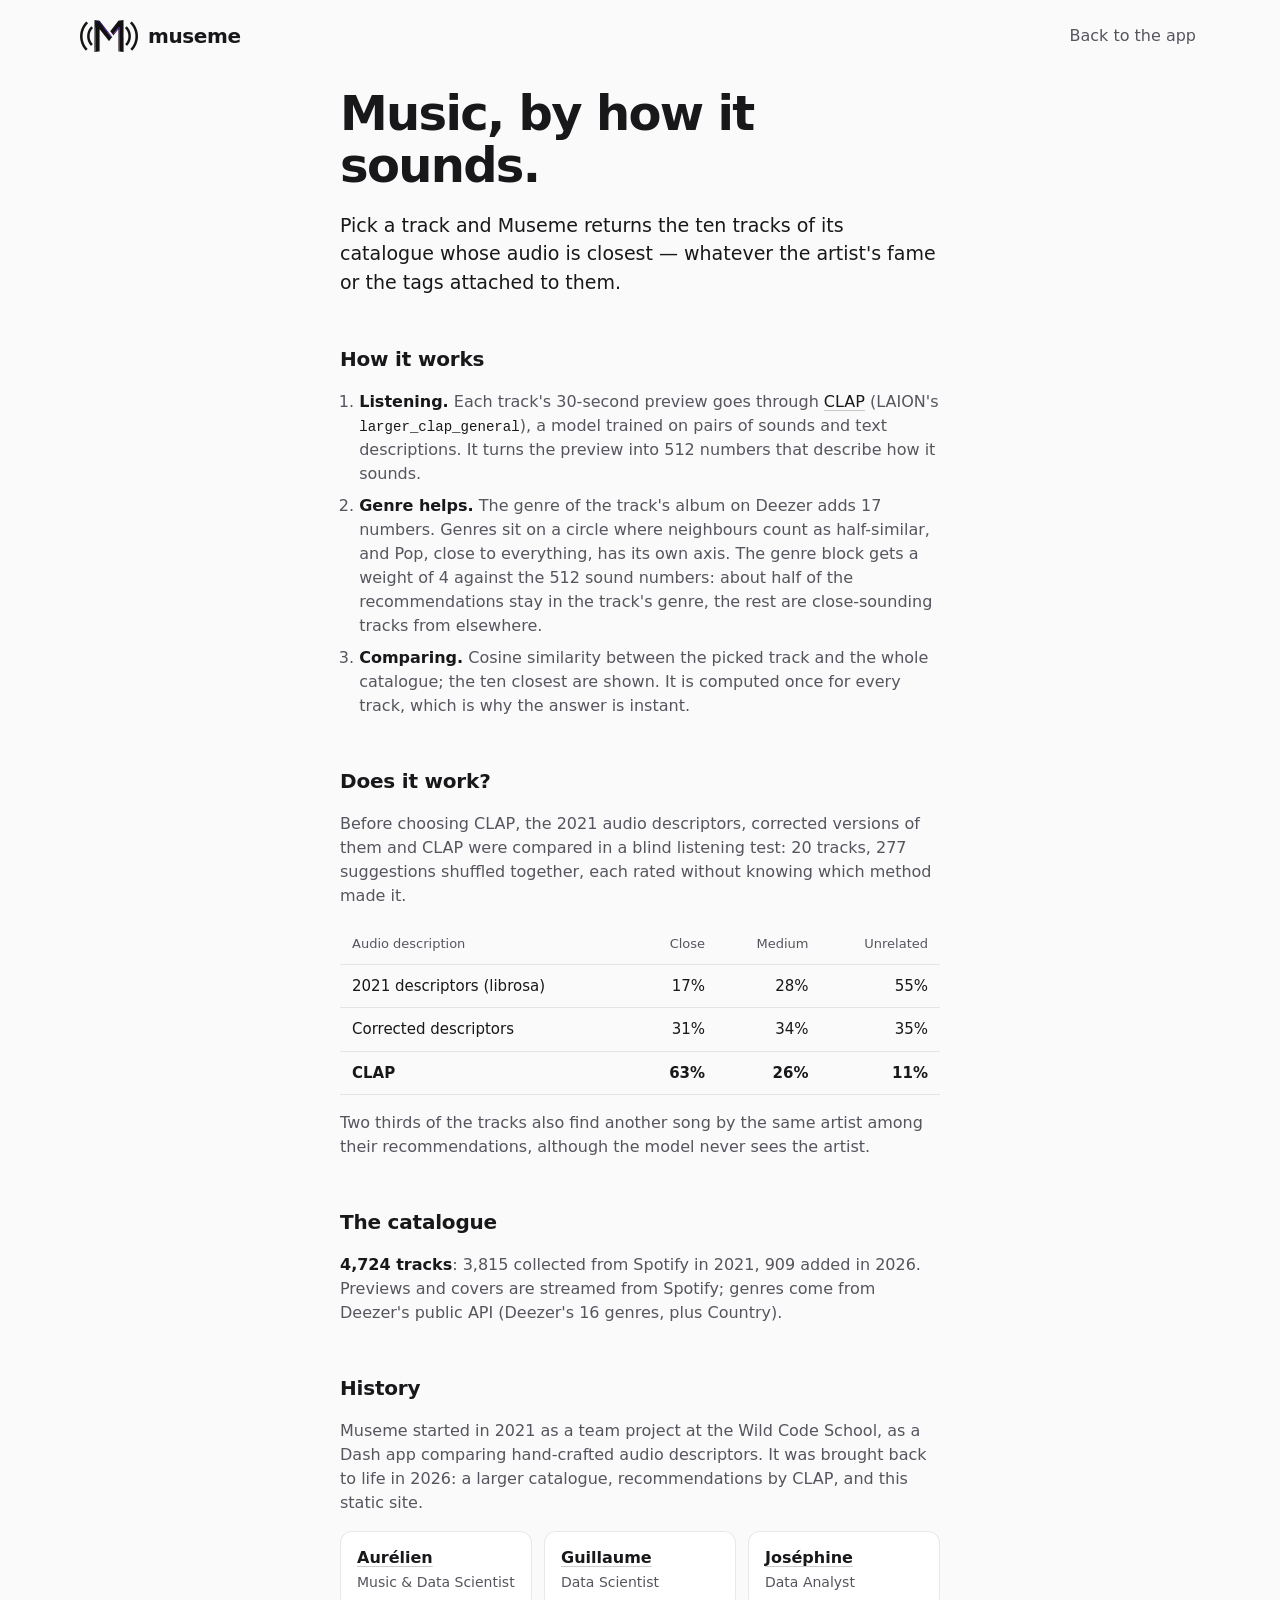
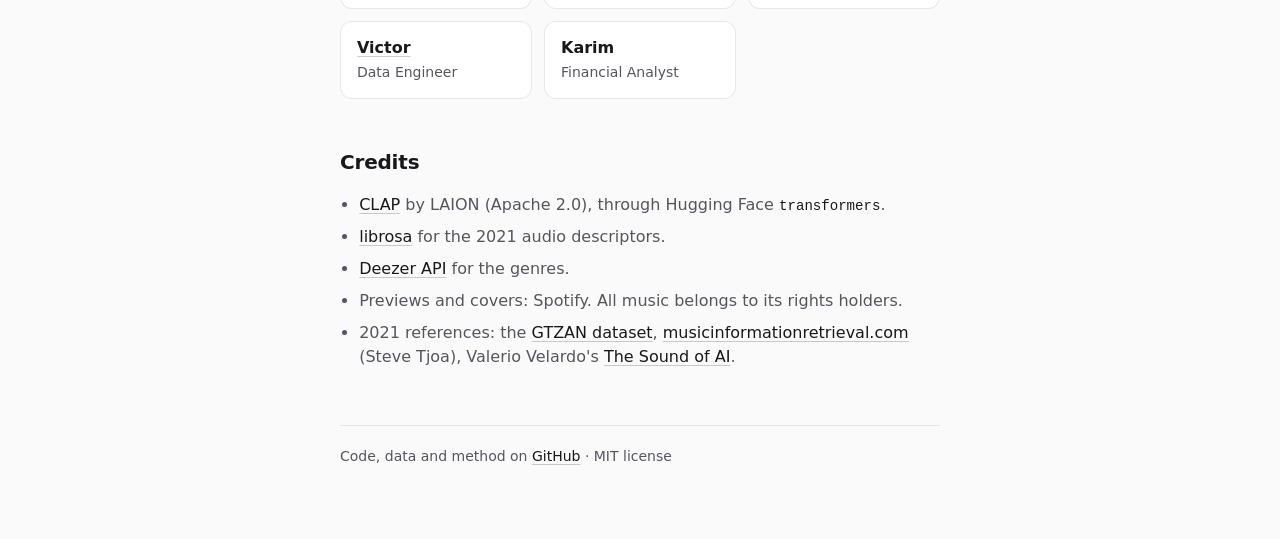
==== web/about.html @ a136fd3e "Site statique : recommandations precalculees, recherche unique, lecteur en bas L'app Dash sur Render" ====
<!doctype html>
<html lang="en">
<head>
  <meta charset="utf-8">
  <meta name="viewport" content="width=device-width, initial-scale=1, viewport-fit=cover">
  <title>About — Museme</title>
  <meta name="description" content="How Museme recommends music by sound: CLAP audio embeddings, Deezer genres, cosine similarity.">
  <meta name="color-scheme" content="dark light">
  <meta name="theme-color" content="#0e0e10" media="(prefers-color-scheme: dark)">
  <meta name="theme-color" content="#fafafa" media="(prefers-color-scheme: light)">
  <link rel="icon" href="favicon.ico" sizes="any">
  <link rel="apple-touch-icon" href="img/apple-touch-icon.png">
  <link rel="stylesheet" href="style.css">
</head>
<body>
  <header class="top">
    <a class="brand" href="./">
      <picture>
        <source srcset="img/logo-black.png" media="(prefers-color-scheme: light)">
        <img src="img/logo-white.png" alt="" width="58" height="32">
      </picture>
      <span>museme</span>
    </a>
    <nav><a href="./">Back to the app</a></nav>
  </header>

  <main class="prose">
    <h1>Music, by how it sounds.</h1>
    <p class="lead">Pick a track and Museme returns the ten tracks of its catalogue whose audio
      is closest — whatever the artist's fame or the tags attached to them.</p>

    <h2>How it works</h2>
    <ol>
      <li><strong>Listening.</strong> Each track's 30-second preview goes through
        <a href="https://github.com/LAION-AI/CLAP">CLAP</a> (LAION's <code>larger_clap_general</code>),
        a model trained on pairs of sounds and text descriptions. It turns the preview into
        512 numbers that describe how it sounds.</li>
      <li><strong>Genre helps.</strong> The genre of the track's album on Deezer adds 17 numbers.
        Genres sit on a circle where neighbours count as half-similar, and Pop, close to
        everything, has its own axis. The genre block gets a weight of 4 against the 512
        sound numbers: about half of the recommendations stay in the track's genre, the rest
        are close-sounding tracks from elsewhere.</li>
      <li><strong>Comparing.</strong> Cosine similarity between the picked track and the whole
        catalogue; the ten closest are shown. It is computed once for every track, which is
        why the answer is instant.</li>
    </ol>

    <h2>Does it work?</h2>
    <p>Before choosing CLAP, the 2021 audio descriptors, corrected versions of them and CLAP
      were compared in a blind listening test: 20 tracks, 277 suggestions shuffled together,
      each rated without knowing which method made it.</p>
    <div class="table-wrap">
      <table>
        <thead>
          <tr><th>Audio description</th><th>Close</th><th>Medium</th><th>Unrelated</th></tr>
        </thead>
        <tbody>
          <tr><td>2021 descriptors (librosa)</td><td>17%</td><td>28%</td><td>55%</td></tr>
          <tr><td>Corrected descriptors</td><td>31%</td><td>34%</td><td>35%</td></tr>
          <tr class="best"><td>CLAP</td><td>63%</td><td>26%</td><td>11%</td></tr>
        </tbody>
      </table>
    </div>
    <p>Two thirds of the tracks also find another song by the same artist among their
      recommendations, although the model never sees the artist.</p>

    <h2>The catalogue</h2>
    <p><strong>4,724 tracks</strong>: 3,815 collected from Spotify in 2021, 909 added in 2026.
      Previews and covers are streamed from Spotify; genres come from Deezer's public API
      (Deezer's 16 genres, plus Country).</p>

    <h2>History</h2>
    <p>Museme started in 2021 as a team project at the Wild Code School, as a Dash app
      comparing hand-crafted audio descriptors. It was brought back to life in 2026: a larger
      catalogue, recommendations by CLAP, and this static site.</p>
    <ul class="team">
      <li><b><a href="https://www.linkedin.com/in/aur%C3%A9lien-choron-390503201/">Aurélien</a></b><span>Music &amp; Data Scientist</span></li>
      <li><b><a href="https://www.linkedin.com/in/guillaume-decroix-76724ab1/">Guillaume</a></b><span>Data Scientist</span></li>
      <li><b><a href="https://www.linkedin.com/in/jos%C3%A9phine-foy-39aa0b182/">Joséphine</a></b><span>Data Analyst</span></li>
      <li><b><a href="https://www.linkedin.com/in/victorandouard/">Victor</a></b><span>Data Engineer</span></li>
      <li><b>Karim</b><span>Financial Analyst</span></li>
    </ul>

    <h2>Credits</h2>
    <ul>
      <li><a href="https://github.com/LAION-AI/CLAP">CLAP</a> by LAION (Apache 2.0), through Hugging Face <code>transformers</code>.</li>
      <li><a href="https://librosa.org">librosa</a> for the 2021 audio descriptors.</li>
      <li><a href="https://developers.deezer.com/api">Deezer API</a> for the genres.</li>
      <li>Previews and covers: Spotify. All music belongs to its rights holders.</li>
      <li>2021 references: the <a href="https://www.kaggle.com/datasets/andradaolteanu/gtzan-dataset-music-genre-classification">GTZAN dataset</a>,
        <a href="https://musicinformationretrieval.com/">musicinformationretrieval.com</a> (Steve Tjoa),
        Valerio Velardo's <a href="https://www.youtube.com/channel/UCZPFjMe1uRSirmSpznqvJfQ">The Sound of AI</a>.</li>
    </ul>

    <footer>
      Code, data and method on <a href="https://github.com/Aurelien-Choron/museme">GitHub</a> · MIT license
    </footer>
  </main>
</body>
</html>
---- web/style.css ----
/* Museme : une feuille pour les deux pages (index.html, about.html).
   Theme sombre par defaut, clair si l'appareil est regle en clair.
   Paliers : moins de 600 px (une colonne), 600-899 px, 900 px et plus. */

:root {
  color-scheme: dark;
  --bg: #0e0e10;
  --surface: #17171a;
  --surface-2: #232328;
  --hover: rgba(255, 255, 255, .06);
  --line: rgba(255, 255, 255, .09);
  --line-strong: rgba(255, 255, 255, .22);
  --text: #f4f4f5;
  --muted: #a1a1aa;
  --accent: #a78bfa;
  --accent-2: #fb923c;
  --on-accent: #0e0e10;
  --shadow: 0 18px 50px -18px rgba(0, 0, 0, .7);
  --bar-h: 76px;
  --gutter: clamp(16px, 4vw, 40px);
  --max: 1200px;
  --font: ui-sans-serif, system-ui, -apple-system, "Segoe UI Variable Text", "Segoe UI", Roboto, "Helvetica Neue", Arial, sans-serif;
}

@media (prefers-color-scheme: light) {
  :root {
    color-scheme: light;
    --bg: #fafafa;
    --surface: #ffffff;
    --surface-2: #ececef;
    --hover: rgba(0, 0, 0, .045);
    --line: rgba(0, 0, 0, .09);
    --line-strong: rgba(0, 0, 0, .2);
    --text: #18181b;
    --muted: #55555e;
    --accent: #7c3aed;
    --accent-2: #ea580c;
    --on-accent: #ffffff;
    --shadow: 0 18px 50px -22px rgba(0, 0, 0, .35);
  }
}

*, *::before, *::after { box-sizing: border-box; }

html { -webkit-text-size-adjust: 100%; }

body {
  margin: 0;
  min-height: 100vh;
  background: var(--bg);
  color: var(--text);
  font: 400 16px/1.5 var(--font);
  -webkit-font-smoothing: antialiased;
  overflow-x: hidden;
}

/* La barre de lecture est fixe : la page garde sa hauteur en bas pour que la
   derniere recommandation ne passe jamais dessous. */
body.has-player { padding-bottom: calc(var(--bar-h) + env(safe-area-inset-bottom)); }

img { display: block; max-width: 100%; }
button, input { font: inherit; color: inherit; }
button { cursor: pointer; }
button:disabled { cursor: default; opacity: .45; }
a { color: inherit; }
:focus-visible { outline: 2px solid var(--accent); outline-offset: 2px; }

.visually-hidden {
  position: absolute; width: 1px; height: 1px; margin: -1px; padding: 0;
  overflow: hidden; clip: rect(0 0 0 0); white-space: nowrap; border: 0;
}

.icon { width: 20px; height: 20px; flex: none; }
/* Sprite des icones : l'attribut hidden ne s'applique pas a un <svg>. */
.sprite { position: absolute; width: 0; height: 0; overflow: hidden; }

.label {
  margin: 0;
  font-size: 12px;
  font-weight: 600;
  letter-spacing: .08em;
  text-transform: uppercase;
  color: var(--muted);
}

.icon-btn {
  display: inline-grid;
  place-items: center;
  width: 44px;
  height: 44px;
  flex: none;
  padding: 0;
  border: 0;
  border-radius: 50%;
  background: none;
  color: var(--muted);
  transition: color .15s, background-color .15s;
}
.icon-btn:hover:not(:disabled) { color: var(--text); background: var(--hover); }

/* ---------- En-tete ---------- */

.top {
  display: flex;
  align-items: center;
  justify-content: space-between;
  max-width: var(--max);
  margin: 0 auto;
  padding: 14px var(--gutter);
}

.brand {
  display: inline-flex;
  align-items: center;
  gap: 10px;
  text-decoration: none;
  font-weight: 700;
  font-size: 20px;
  letter-spacing: -.02em;
}
.brand img { width: 58px; height: 32px; }

.top nav a {
  display: inline-block;
  padding: 10px 4px;
  color: var(--muted);
  text-decoration: none;
  font-weight: 500;
}
.top nav a:hover { color: var(--text); }

/* ---------- Mise en page ---------- */

.layout {
  display: grid;
  grid-template-columns: minmax(0, 1fr);
  gap: 28px;
  max-width: var(--max);
  margin: 0 auto;
  padding: 8px var(--gutter) 48px;
}

/* Une colonne : la recherche reste collee en haut de l'ecran. Elle doit etre
   un enfant direct de .layout, en bloc et non en grille : dans une grille,
   un element colle ne sort pas de sa cellule. */
@media (max-width: 599px) {
  .layout { display: block; }
  .pick { display: contents; }
  .recos { margin-top: 28px; }
  .hero { margin-bottom: 20px; }
  .try { margin-top: 28px; }
}

@media (min-width: 600px) {
  .layout { grid-template-columns: 280px minmax(0, 1fr); gap: 32px; }
}

@media (min-width: 900px) {
  .layout { grid-template-columns: 340px minmax(0, 1fr); gap: 56px; }
}

/* Accueil, avant tout choix : une colonne centree, la recherche au milieu,
   plus grande. .is-empty l'emporte sur les grilles ci-dessus. */
.layout.is-empty {
  grid-template-columns: minmax(0, 640px);
  justify-content: center;
  gap: 28px;
  padding-top: clamp(24px, 9vh, 112px);
  text-align: center;
}
.layout.is-empty .pick { position: static; }

/* Colonne gauche fixe au defilement quand l'ecran est assez haut pour elle. */
@media (min-width: 600px) and (min-height: 760px) {
  .pick { position: sticky; top: 16px; align-self: start; }
}

/* ---------- Recherche ---------- */

.search { position: relative; display: flex; gap: 8px; align-items: center; }
@media (max-width: 599px) {
  .search {
    position: sticky;
    top: 0;
    z-index: 20;
    margin: -8px calc(-1 * var(--gutter)) 0;
    padding: 8px var(--gutter);
    background: var(--bg);
  }
}

.search-field { position: relative; flex: 1; min-width: 0; }

.search-icon {
  position: absolute;
  left: 16px;
  top: 50%;
  transform: translateY(-50%);
  color: var(--muted);
  pointer-events: none;
}

.search input {
  width: 100%;
  height: 48px;
  padding: 0 40px 0 46px;
  border: 1px solid var(--line);
  border-radius: 999px;
  background: var(--surface);
  font-size: 16px; /* sous 16 px, iOS zoome sur le champ */
  transition: border-color .15s, box-shadow .15s;
  -webkit-appearance: none;
  appearance: none;
}
.search input::placeholder { color: var(--muted); opacity: 1; }
.search input:focus { outline: none; border-color: var(--accent); box-shadow: 0 0 0 3px color-mix(in srgb, var(--accent) 25%, transparent); }
.search input::-webkit-search-cancel-button { -webkit-appearance: none; }

.search-key {
  position: absolute;
  right: 14px;
  top: 50%;
  transform: translateY(-50%);
  padding: 0 7px;
  border: 1px solid var(--line-strong);
  border-radius: 5px;
  color: var(--muted);
  font: 12px/18px var(--font);
  pointer-events: none;
}
.search input:focus ~ .search-key,
.search input:not(:placeholder-shown) ~ .search-key { display: none; }
@media (hover: none) {
  .search-key { display: none; }
  .search input { padding-right: 16px; }
}

.surprise { width: 48px; height: 48px; border: 1px solid var(--line); background: var(--surface); }

/* Suggestions : plus larges que la colonne quand la place le permet. */
.results {
  position: absolute;
  top: calc(100% + 6px);
  left: 0;
  z-index: 30;
  width: max(100%, min(520px, calc(100vw - 2 * var(--gutter))));
  max-height: min(60vh, 456px);
  margin: 0;
  padding: 6px;
  overflow-y: auto;
  overscroll-behavior: contain;
  list-style: none;
  background: var(--surface);
  border: 1px solid var(--line);
  border-radius: 14px;
  box-shadow: var(--shadow);
}
@media (max-width: 599px) {
  .results { left: var(--gutter); width: calc(100% - 2 * var(--gutter)); top: calc(100% - 2px); }
}

.results li {
  display: grid;
  grid-template-columns: 40px minmax(0, 1fr);
  gap: 12px;
  align-items: center;
  min-height: 52px;
  padding: 6px 8px;
  border-radius: 8px;
  cursor: pointer;
}
.results li[aria-selected="true"] { background: var(--hover); }
@media (hover: hover) { .results li:hover { background: var(--hover); } }
.results .empty { display: block; min-height: 0; padding: 12px; color: var(--muted); cursor: default; }

.opt-cover { width: 40px; height: 40px; border-radius: 4px; object-fit: cover; background: var(--surface-2); }
.opt-text, .row-text, .player-text { display: grid; min-width: 0; }
.opt-title, .opt-artist { overflow: hidden; white-space: nowrap; text-overflow: ellipsis; }
.opt-title { font-weight: 500; }
.opt-artist { font-size: 14px; color: var(--muted); }
mark { background: none; color: inherit; font-weight: 700; }
.opt-artist mark { color: var(--text); }

/* ---------- Morceau de depart ---------- */

.seed { margin-top: 24px; }
.seed[hidden] { display: none; }

.seed-cover {
  width: 100%;
  height: auto;
  aspect-ratio: 1;
  object-fit: cover;
  border-radius: 12px;
  /* --thumb : la vignette 64 px, deja en cache, en attendant la grande */
  background: var(--surface-2) var(--thumb, none) center / cover no-repeat;
  box-shadow: var(--shadow);
}

.cover-missing {
  display: grid;
  place-items: center;
  color: var(--muted);
  font-size: 20px;
}
.seed-cover.cover-missing { font-size: 64px; }

.seed-text { min-width: 0; padding-top: 18px; }

.seed-title {
  margin: 6px 0 2px;
  font-size: clamp(1.25rem, 1rem + .8vw, 1.6rem);
  font-weight: 700;
  line-height: 1.2;
  letter-spacing: -.015em;
  overflow-wrap: anywhere;
  display: -webkit-box;
  -webkit-line-clamp: 3;
  -webkit-box-orient: vertical;
  overflow: hidden;
}

.seed-artist { margin: 0; color: var(--muted); font-size: 17px; }

.seed-album {
  margin: 6px 0 0;
  overflow: hidden;
  white-space: nowrap;
  text-overflow: ellipsis;
  font-size: 14px;
  color: var(--muted);
}

.play-pill {
  display: inline-flex;
  align-items: center;
  gap: 8px;
  min-height: 44px;
  margin-top: 18px;
  padding: 0 20px 0 16px;
  border: 0;
  border-radius: 999px;
  background: var(--accent);
  color: var(--on-accent);
  font-weight: 600;
  transition: transform .15s, filter .15s;
}
.play-pill:hover { filter: brightness(1.08); }
.play-pill:active { transform: scale(.97); }

@media (max-width: 599px) {
  .seed {
    display: grid;
    grid-template-columns: 88px minmax(0, 1fr);
    gap: 16px;
    align-items: center;
    margin-top: 12px;
  }
  .seed-cover { border-radius: 8px; box-shadow: none; }
  .seed-cover.cover-missing { font-size: 32px; }
  .seed-text { padding-top: 0; }
  .seed-text .label { display: none; }
  .seed-title { margin-top: 0; font-size: 18px; -webkit-line-clamp: 2; }
  .seed-artist { font-size: 15px; }
  .seed-album { display: none; }
  .play-pill { margin-top: 10px; min-height: 40px; padding: 0 16px 0 12px; font-size: 14px; }
}

/* ---------- Accueil (avant tout choix) ---------- */

.hero h2 {
  margin: 0 0 12px;
  font-size: clamp(1.8rem, 1.1rem + 2.6vw, 3rem);
  line-height: 1.08;
  letter-spacing: -.035em;
}
.hero p { margin: 0 auto; max-width: 520px; color: var(--muted); font-size: 17px; }

.is-empty .search input {
  height: 58px;
  padding-left: 52px;
  font-size: 18px;
  border-color: var(--line-strong);
  box-shadow: 0 10px 40px -16px color-mix(in srgb, var(--accent) 45%, transparent);
}
.is-empty .search input:focus {
  border-color: var(--accent);
  box-shadow: 0 0 0 3px color-mix(in srgb, var(--accent) 25%, transparent),
              0 10px 40px -16px color-mix(in srgb, var(--accent) 45%, transparent);
}
.is-empty .search-icon { left: 19px; width: 22px; height: 22px; }
.is-empty .surprise { width: 58px; height: 58px; }
.is-empty .results { text-align: left; }

.try .label { margin-bottom: 12px; }
.chips { display: flex; flex-wrap: wrap; justify-content: center; gap: 8px; }
.chip {
  display: inline-flex;
  align-items: center;
  gap: 10px;
  max-width: 100%;
  min-height: 44px;
  padding: 4px 14px 4px 4px;
  border: 1px solid var(--line);
  border-radius: 999px;
  background: var(--surface);
  text-align: left;
  transition: border-color .15s;
}
.chip:hover { border-color: var(--line-strong); }
.chip img, .chip .cover-missing { width: 34px; height: 34px; border-radius: 50%; object-fit: cover; flex: none; }
.chip span { overflow: hidden; white-space: nowrap; text-overflow: ellipsis; font-size: 14px; }
.chip b { font-weight: 600; }

/* ---------- Recommandations ---------- */

.recos { min-width: 0; }
.recos .label { margin: 4px 0 8px; overflow: hidden; white-space: nowrap; text-overflow: ellipsis; }
#recos-seed { color: var(--text); }

.reco-list { margin: 0; padding: 0; list-style: none; }

.row {
  display: grid;
  grid-template-columns: minmax(0, 1fr) auto;
  align-items: center;
  border-radius: 10px;
  transition: background-color .15s;
}
@media (hover: hover) { .row:hover { background: var(--hover); } }
.row.is-current { background: var(--hover); }

.row-main {
  display: grid;
  grid-template-columns: 28px 48px minmax(0, 1fr);
  gap: 14px;
  align-items: center;
  min-height: 64px;
  padding: 8px 8px;
  border: 0;
  border-radius: 10px;
  background: none;
  text-align: left;
}

.row-rank {
  display: grid;
  place-items: center;
  height: 24px;
  color: var(--muted);
  font-size: 14px;
  font-variant-numeric: tabular-nums;
}
.row-rank > * { grid-area: 1 / 1; }
.row-rank .icon { width: 16px; height: 16px; color: var(--text); }
.row-icon-play, .row-icon-pause, .row-rank .eq { visibility: hidden; }
@media (hover: hover) {
  .row:hover .row-num { visibility: hidden; }
  .row:hover:not(.is-playing) .row-icon-play { visibility: visible; }
  .row.is-playing:hover .row-icon-pause { visibility: visible; }
  .row.is-playing:hover .eq { visibility: hidden; }
}
.row.is-current .row-num { visibility: hidden; }
.row.is-current .eq { visibility: visible; }

.row-cover { width: 48px; height: 48px; border-radius: 6px; object-fit: cover; background: var(--surface-2); }

.row-title, .row-artist { overflow: hidden; white-space: nowrap; text-overflow: ellipsis; }
.row-title { font-weight: 600; }
.row-artist { font-size: 14px; color: var(--muted); }
.row.is-current .row-title { color: var(--accent); }

.row-similar { margin-right: 4px; }
@media (hover: hover) {
  .row .row-similar { opacity: 0; transition: opacity .15s, color .15s, background-color .15s; }
  .row:hover .row-similar, .row:focus-within .row-similar { opacity: 1; }
}

@media (max-width: 599px) {
  .row-main { grid-template-columns: 22px 44px minmax(0, 1fr); gap: 12px; padding: 6px 4px; min-height: 60px; }
  .row-cover { width: 44px; height: 44px; }
  .row-similar { margin-right: 0; }
}

/* Petit egaliseur sur la ligne en cours, fige en pause */
.eq { display: inline-flex; align-items: flex-end; gap: 2px; height: 14px; }
.eq i { width: 3px; height: 4px; border-radius: 1px; background: var(--accent); }
.row.is-playing .eq i { animation: eq .9s ease-in-out infinite alternate; }
.eq i:nth-child(2) { animation-delay: -.35s; }
.eq i:nth-child(3) { animation-delay: -.7s; }
@keyframes eq { from { height: 3px; } to { height: 14px; } }
@media (prefers-reduced-motion: reduce) {
  .row.is-playing .eq i { animation: none; height: 10px; }
}

/* ---------- Barre de lecture ---------- */

.player {
  position: fixed;
  left: 0;
  right: 0;
  bottom: 0;
  z-index: 40;
  display: grid;
  grid-template-columns: minmax(0, 1fr) minmax(0, 1.4fr) minmax(0, 1fr);
  gap: 16px;
  align-items: center;
  height: calc(var(--bar-h) + env(safe-area-inset-bottom));
  padding: 0 var(--gutter) env(safe-area-inset-bottom);
  background: var(--surface);
  background: color-mix(in srgb, var(--surface) 88%, transparent);
  -webkit-backdrop-filter: blur(18px);
  backdrop-filter: blur(18px);
  border-top: 1px solid var(--line);
  animation: slide-up .25s ease-out;
}
.player[hidden] { display: none; }
@keyframes slide-up { from { transform: translateY(100%); } }
@media (prefers-reduced-motion: reduce) { .player { animation: none; } }

.player-track { display: flex; align-items: center; gap: 12px; min-width: 0; }
.player-cover, .player-cover img { width: 52px; height: 52px; flex: none; border-radius: 6px; object-fit: cover; background: var(--surface-2); }
.player-title, .player-artist { overflow: hidden; white-space: nowrap; text-overflow: ellipsis; }
.player-title { font-weight: 600; font-size: 15px; }
.player-artist { font-size: 13px; color: var(--muted); }

.player-center { display: grid; gap: 2px; justify-items: center; min-width: 0; }
.player-controls { display: flex; align-items: center; gap: 12px; }
.player-controls .icon-btn { width: 40px; height: 40px; color: var(--text); }

.play-btn {
  display: grid;
  place-items: center;
  width: 40px;
  height: 40px;
  padding: 0;
  border: 0;
  border-radius: 50%;
  background: var(--text);
  color: var(--bg);
  transition: transform .15s;
}
.play-btn:hover { transform: scale(1.06); }
.play-btn .icon { width: 18px; height: 18px; }

.player-progress { display: flex; align-items: center; gap: 10px; width: 100%; max-width: 560px; }
.time { min-width: 34px; font-size: 12px; color: var(--muted); font-variant-numeric: tabular-nums; text-align: center; }

.player-extra { display: flex; align-items: center; justify-content: flex-end; gap: 4px; min-width: 0; }

/* Fine ligne de progression, en une colonne seulement */
.player-line { display: none; position: absolute; left: 0; right: 0; top: -1px; height: 2px; background: var(--line); }
.player-line span { display: block; height: 100%; width: 0; background: linear-gradient(90deg, var(--accent), var(--accent-2)); }

.toast {
  position: absolute;
  left: 50%;
  bottom: calc(100% + 12px);
  margin: 0;
  padding: 8px 14px;
  border-radius: 8px;
  background: var(--text);
  color: var(--bg);
  font-size: 14px;
  white-space: nowrap;
  transform: translateX(-50%);
  opacity: 0;
  pointer-events: none;
  transition: opacity .2s;
}
.toast.is-visible { opacity: 1; }

@media (max-width: 899px) {
  .player { grid-template-columns: minmax(0, 1fr) auto auto; }
  .player-center { display: contents; }
  .player-progress { display: none; }
  .player-line { display: block; }
  .volume, .volume-btn { display: none; }
}

@media (max-width: 599px) {
  :root { --bar-h: 64px; }
  .player { gap: 4px; padding-right: calc(var(--gutter) - 8px); }
  .player-cover, .player-cover img { width: 44px; height: 44px; }
  #p-prev, #p-similar { display: none; }
  .player-controls { gap: 4px; }
  .player-controls .icon-btn { width: 44px; height: 44px; }
}

/* Curseurs (position, volume) : piste fine, partie jouee aux couleurs du logo */
.range {
  --p: 0%;
  width: 100%;
  height: 16px;
  margin: 0;
  background: transparent;
  cursor: pointer;
  -webkit-appearance: none;
  appearance: none;
}
.range::-webkit-slider-runnable-track {
  height: 4px;
  border-radius: 2px;
  background: linear-gradient(90deg, var(--accent), var(--accent-2)) 0 0 / var(--p) 100% no-repeat, var(--line-strong);
}
.range::-webkit-slider-thumb {
  width: 12px;
  height: 12px;
  margin-top: -4px;
  border-radius: 50%;
  background: var(--text);
  opacity: 0;
  transition: opacity .15s;
  -webkit-appearance: none;
  appearance: none;
}
.range:hover::-webkit-slider-thumb, .range:focus-visible::-webkit-slider-thumb { opacity: 1; }
.range::-moz-range-track { height: 4px; border-radius: 2px; background: var(--line-strong); }
.range::-moz-range-progress { height: 4px; border-radius: 2px; background: linear-gradient(90deg, var(--accent), var(--accent-2)); }
.range::-moz-range-thumb { width: 12px; height: 12px; border: 0; border-radius: 50%; background: var(--text); }
.range:focus-visible { outline-offset: 4px; }
.range.volume { width: 100px; flex: none; }

/* ---------- Page About ---------- */

.prose {
  max-width: 680px;
  margin: 0 auto;
  padding: 16px var(--gutter) 72px;
}
.prose h1 {
  margin: 0 0 16px;
  font-size: clamp(2rem, 1.4rem + 2.4vw, 3rem);
  line-height: 1.08;
  letter-spacing: -.035em;
}
.prose h2 { margin: 48px 0 12px; font-size: 20px; letter-spacing: -.01em; }
.prose p, .prose li { color: var(--muted); }
.prose strong { color: var(--text); font-weight: 600; }
.prose code { font-size: .88em; color: var(--text); }
.prose .lead { font-size: 19px; color: var(--text); }
.prose ol, .prose ul { padding-left: 1.2em; }
.prose li { margin-bottom: 8px; }
.prose a { color: var(--text); text-decoration-color: var(--line-strong); text-underline-offset: 3px; }
.prose a:hover { text-decoration-color: var(--accent); }

.table-wrap { overflow-x: auto; }
.prose table { width: 100%; border-collapse: collapse; font-size: 15px; font-variant-numeric: tabular-nums; }
.prose th, .prose td { padding: 10px 12px; border-bottom: 1px solid var(--line); text-align: right; white-space: nowrap; }
.prose th:first-child, .prose td:first-child { text-align: left; white-space: normal; }
.prose th { color: var(--muted); font-weight: 500; font-size: 13px; }
.prose tr.best td { color: var(--text); font-weight: 600; }

.prose .team { padding: 0; }
.team { display: grid; grid-template-columns: repeat(auto-fill, minmax(180px, 1fr)); gap: 12px; padding: 0; list-style: none; }
.team li { margin: 0; padding: 14px 16px; border: 1px solid var(--line); border-radius: 12px; background: var(--surface); }
.team b { display: block; color: var(--text); font-weight: 600; }
.team span { font-size: 14px; }

.prose footer { margin-top: 56px; padding-top: 20px; border-top: 1px solid var(--line); font-size: 14px; color: var(--muted); }
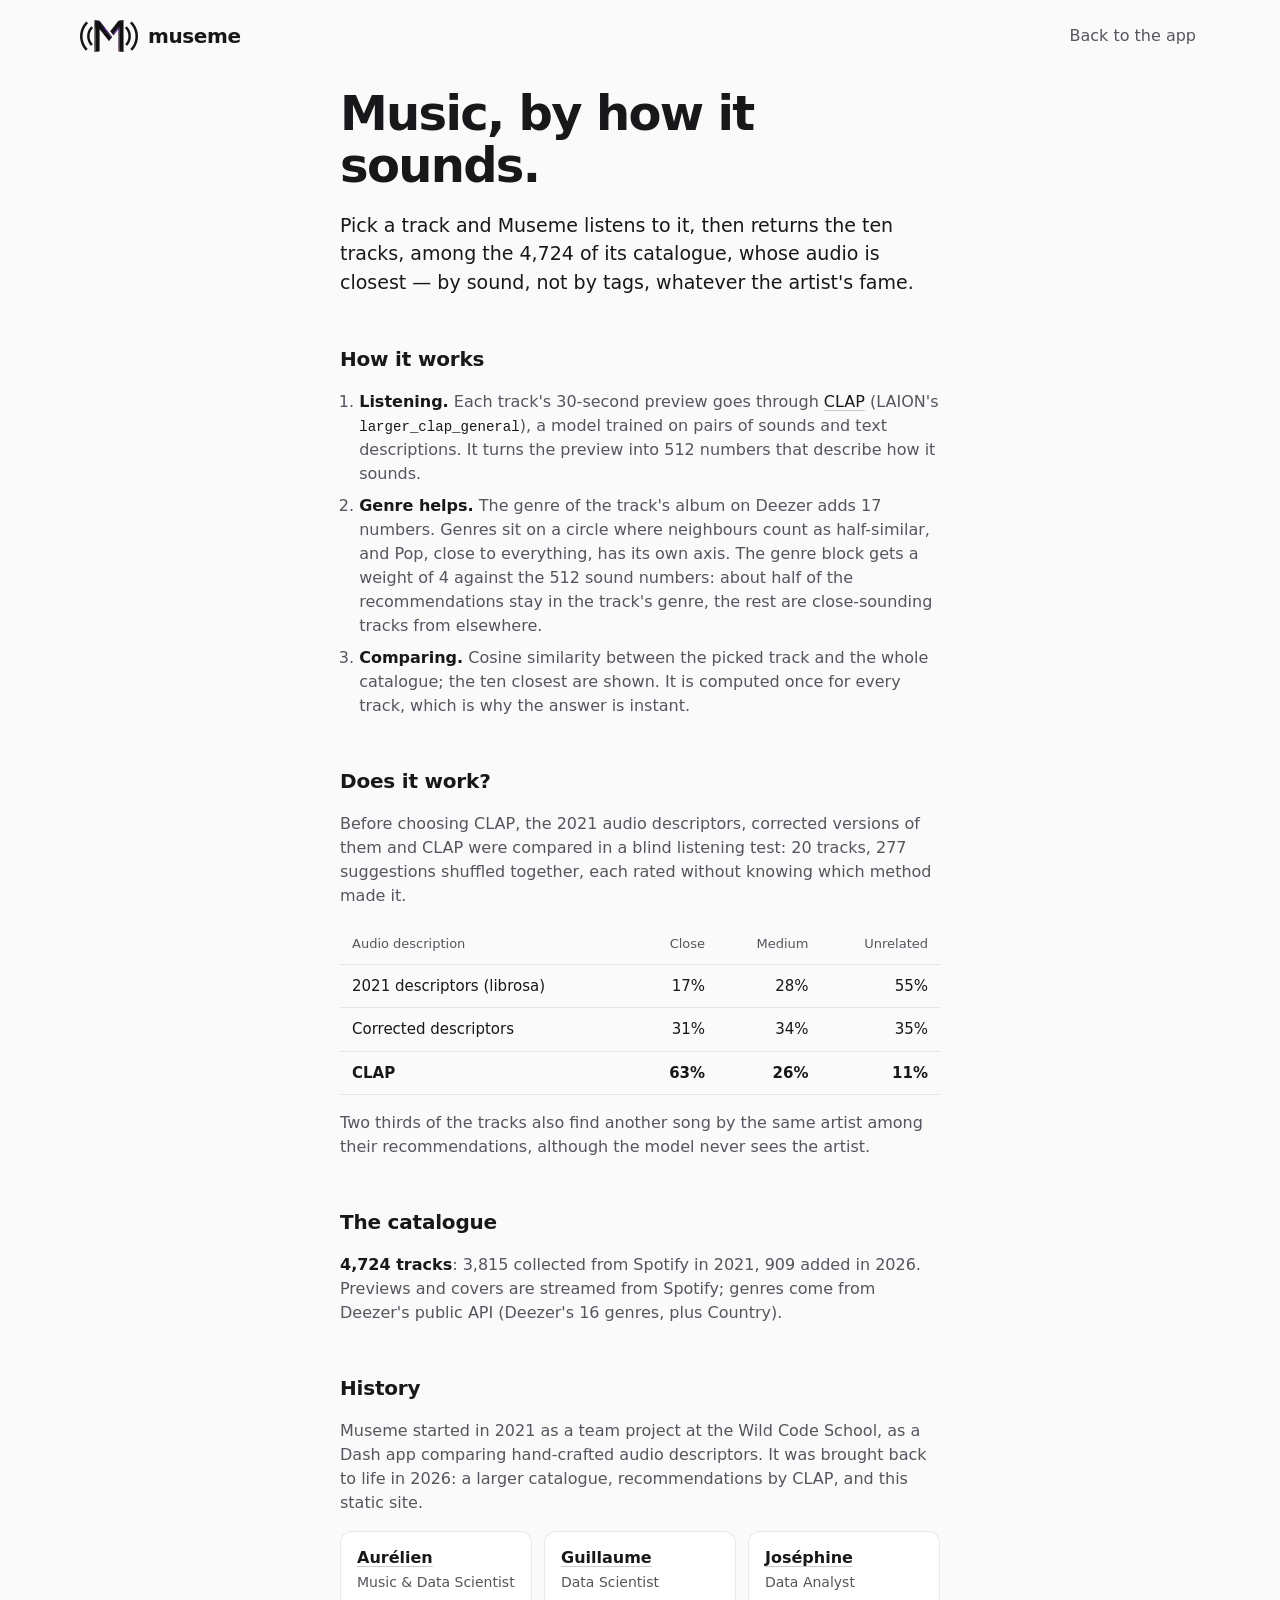
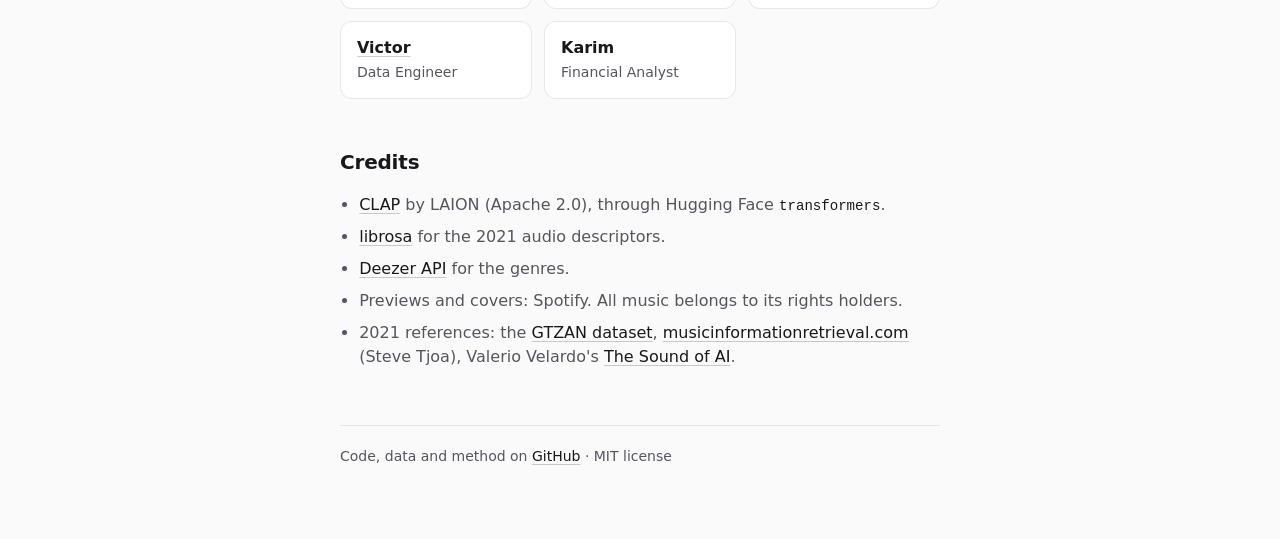
==== commit a084f02e: "Lien d'invitation fiable sur mobile, accueil mobile allege - Lien prive ouvert dans un onglet ou Mus" ====
--- a/web/about.html
+++ b/web/about.html
@@ -10,6 +10,7 @@
   <meta name="theme-color" content="#fafafa" media="(prefers-color-scheme: light)">
   <link rel="icon" href="favicon.ico" sizes="any">
   <link rel="apple-touch-icon" href="img/apple-touch-icon.png">
+  <link rel="manifest" href="manifest.webmanifest">
   <link rel="stylesheet" href="style.css">
 </head>
 <body>
@@ -26,8 +27,9 @@
 
   <main class="prose">
     <h1>Music, by how it sounds.</h1>
-    <p class="lead">Pick a track and Museme returns the ten tracks of its catalogue whose audio
-      is closest — whatever the artist's fame or the tags attached to them.</p>
+    <p class="lead">Pick a track and Museme listens to it, then returns the ten tracks, among the
+      4,724 of its catalogue, whose audio is closest — by sound, not by tags, whatever the
+      artist's fame.</p>
 
     <h2>How it works</h2>
     <ol>
--- a/web/style.css
+++ b/web/style.css
@@ -120,6 +120,7 @@
 }
 .brand img { width: 58px; height: 32px; }
 
+.top nav { display: flex; align-items: center; gap: 12px; }
 .top nav a {
   display: inline-block;
   padding: 10px 4px;
@@ -128,6 +129,33 @@
   font-weight: 500;
 }
 .top nav a:hover { color: var(--text); }
+
+/* Connexion Spotify : seulement dans un navigateur invite (spotify.js). */
+.nav-btn {
+  display: inline-flex;
+  align-items: center;
+  gap: 8px;
+  height: 36px;
+  padding: 0 14px 0 10px;
+  border: 1px solid var(--line-strong);
+  border-radius: 999px;
+  background: none;
+  color: var(--muted);
+  font-size: 14px;
+  font-weight: 500;
+  white-space: nowrap;
+  transition: color .15s, background-color .15s;
+}
+.nav-btn:hover:not(:disabled) { color: var(--text); background: var(--hover); }
+.nav-btn[hidden] { display: none; }
+/* Logo Spotify : 21 px au minimum, vert quand la session est prete. */
+.nav-btn .icon { width: 22px; height: 22px; }
+.nav-btn.is-on .icon, .player-spotify { color: #1ed760; }
+/* Telephone : l'icone seule, le logo de Museme garde sa place. */
+@media (max-width: 599px) {
+  .nav-btn { width: 40px; height: 40px; padding: 0; justify-content: center; }
+  .nav-btn span { display: none; }
+}
 
 /* ---------- Mise en page ---------- */
 
@@ -411,6 +439,19 @@
 .chip img, .chip .cover-missing { width: 34px; height: 34px; border-radius: 50%; object-fit: cover; flex: none; }
 .chip span { overflow: hidden; white-space: nowrap; text-overflow: ellipsis; font-size: 14px; }
 .chip b { font-weight: 600; }
+.chip-surprise { display: none; }
+.chip-surprise .icon { width: 34px; height: 34px; padding: 7px; border-radius: 50%; background: var(--hover); flex: none; }
+
+/* Accueil sur mobile : sans la phrase d'explication (reprise dans About), une
+   recherche a 16 px qui laisse lire tout le texte indicatif, et le de en
+   derniere puce des exemples plutot qu'a cote de la recherche. */
+@media (max-width: 599px) {
+  .hero p { display: none; }
+  .hero { margin-bottom: 10px; }
+  .is-empty .search input { font-size: 16px; }
+  .is-empty .surprise { display: none; }
+  .chip-surprise { display: inline-flex; }
+}
 
 /* ---------- Recommandations ---------- */
 
@@ -547,22 +588,29 @@
 .time { min-width: 34px; font-size: 12px; color: var(--muted); font-variant-numeric: tabular-nums; text-align: center; }
 
 .player-extra { display: flex; align-items: center; justify-content: flex-end; gap: 4px; min-width: 0; }
+.player-spotify[hidden] { display: none; }
+.player-spotify .icon { width: 22px; height: 22px; }
+.icon-btn.player-spotify:hover { color: #1ed760; }
 
 /* Fine ligne de progression, en une colonne seulement */
 .player-line { display: none; position: absolute; left: 0; right: 0; top: -1px; height: 2px; background: var(--line); }
 .player-line span { display: block; height: 100%; width: 0; background: linear-gradient(90deg, var(--accent), var(--accent-2)); }
 
+/* Hors de la barre de lecture : visible aussi avant le premier morceau. */
 .toast {
-  position: absolute;
+  position: fixed;
+  z-index: 50;
   left: 50%;
-  bottom: calc(100% + 12px);
+  bottom: calc(var(--bar-h) + env(safe-area-inset-bottom) + 12px);
+  width: max-content;
+  max-width: calc(100vw - 32px);
   margin: 0;
   padding: 8px 14px;
   border-radius: 8px;
   background: var(--text);
   color: var(--bg);
   font-size: 14px;
-  white-space: nowrap;
+  text-align: center;
   transform: translateX(-50%);
   opacity: 0;
   pointer-events: none;
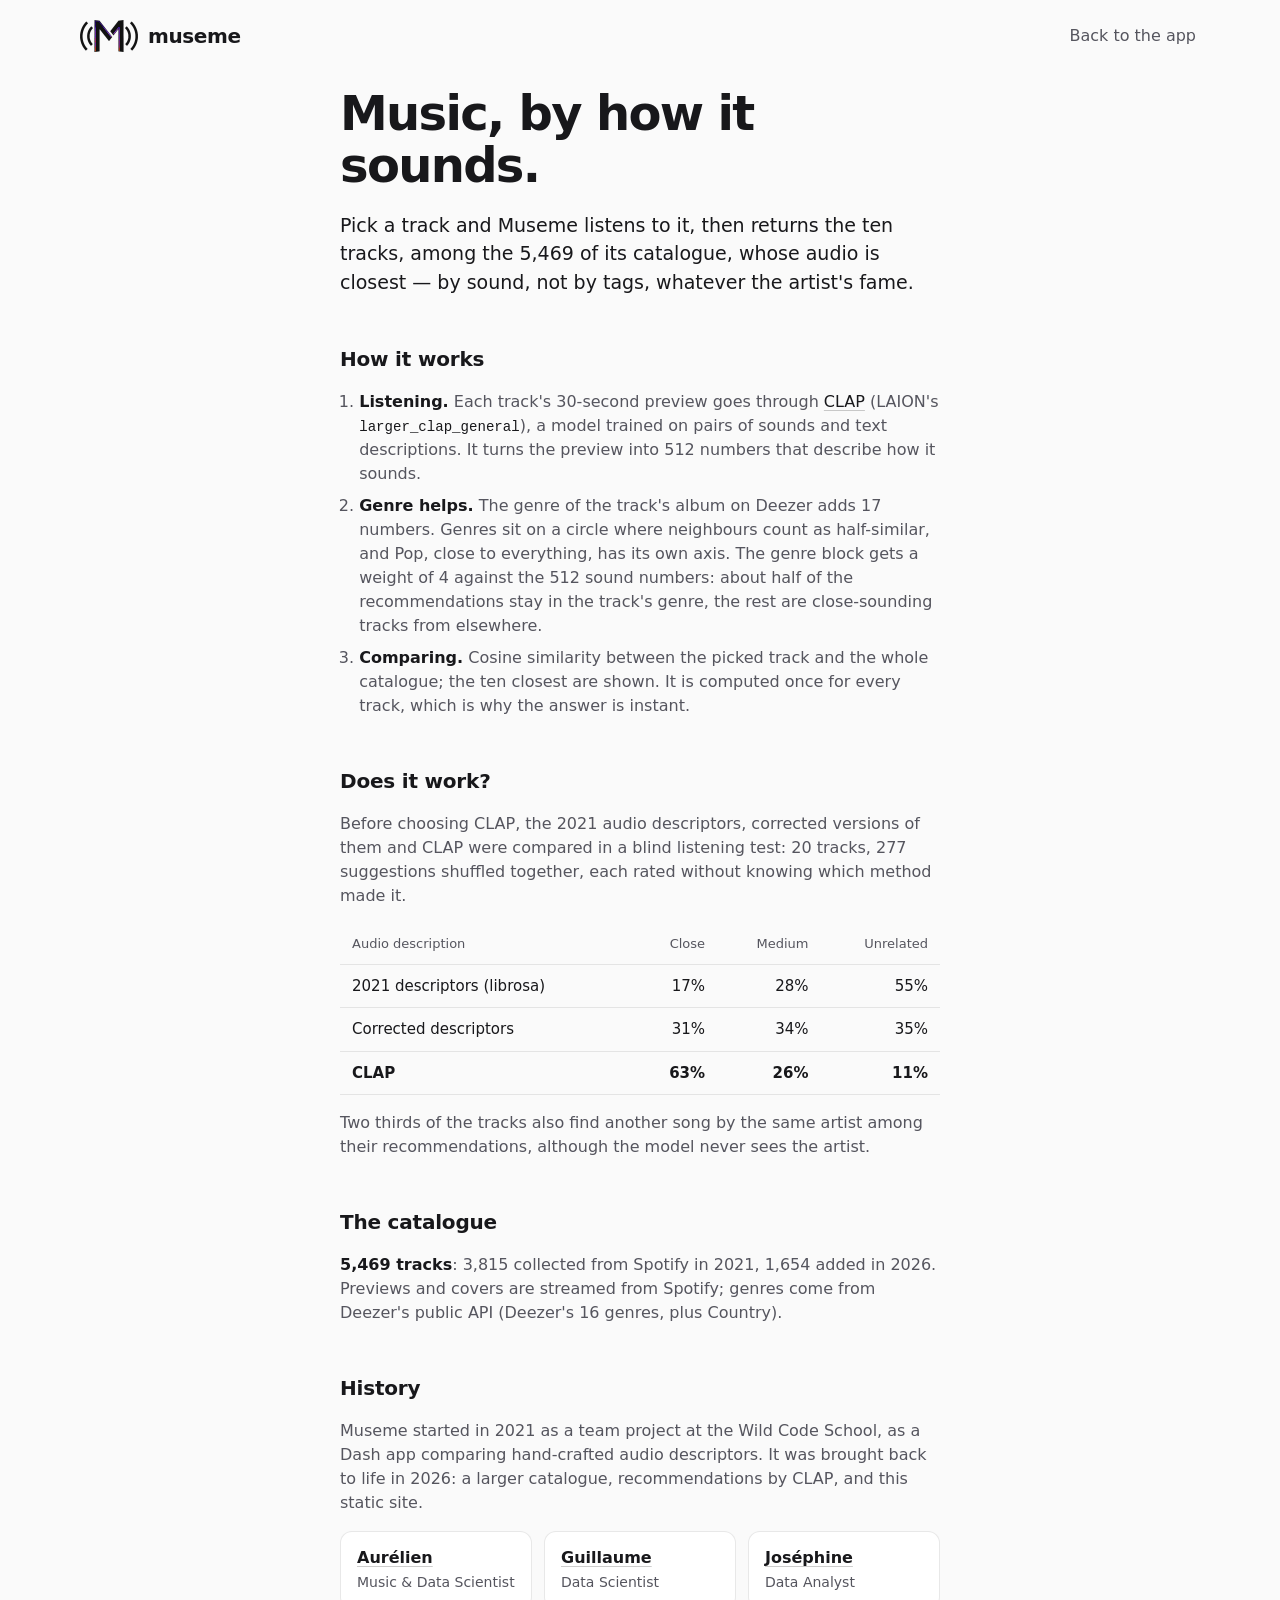
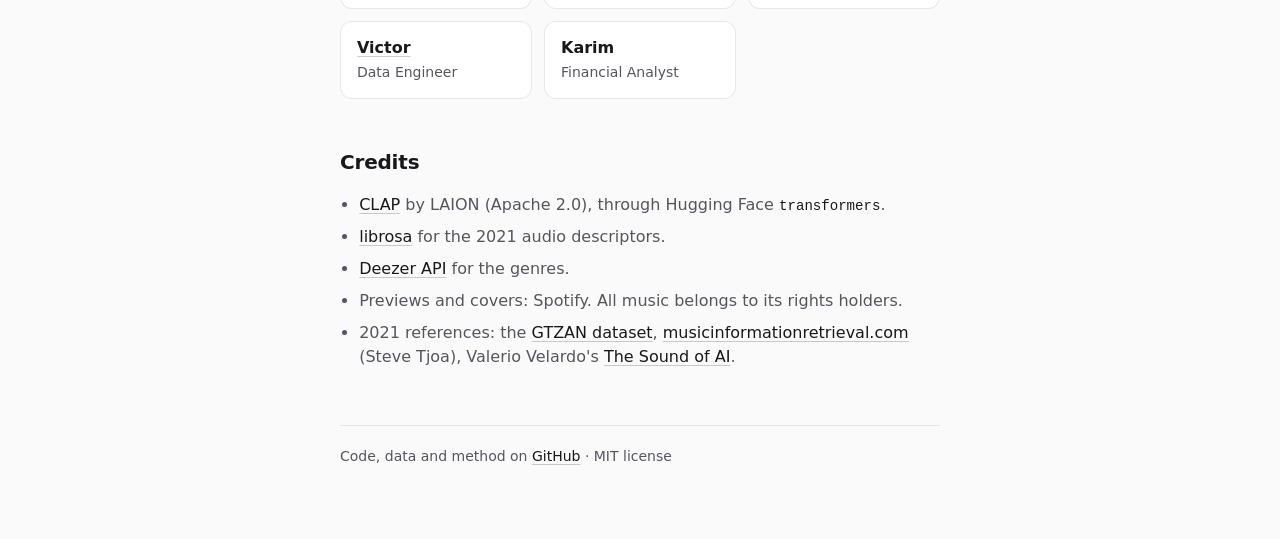
==== commit db5d2c54: "Catalogue : 745 tubes des annees 80 a aujourd'hui (5 469 morceaux) - 13 playlists Spotify de plus (A" ====
--- a/web/about.html
+++ b/web/about.html
@@ -28,7 +28,7 @@
   <main class="prose">
     <h1>Music, by how it sounds.</h1>
     <p class="lead">Pick a track and Museme listens to it, then returns the ten tracks, among the
-      4,724 of its catalogue, whose audio is closest — by sound, not by tags, whatever the
+      5,469 of its catalogue, whose audio is closest — by sound, not by tags, whatever the
       artist's fame.</p>
 
     <h2>How it works</h2>
@@ -67,7 +67,7 @@
       recommendations, although the model never sees the artist.</p>
 
     <h2>The catalogue</h2>
-    <p><strong>4,724 tracks</strong>: 3,815 collected from Spotify in 2021, 909 added in 2026.
+    <p><strong>5,469 tracks</strong>: 3,815 collected from Spotify in 2021, 1,654 added in 2026.
       Previews and covers are streamed from Spotify; genres come from Deezer's public API
       (Deezer's 16 genres, plus Country).</p>
 
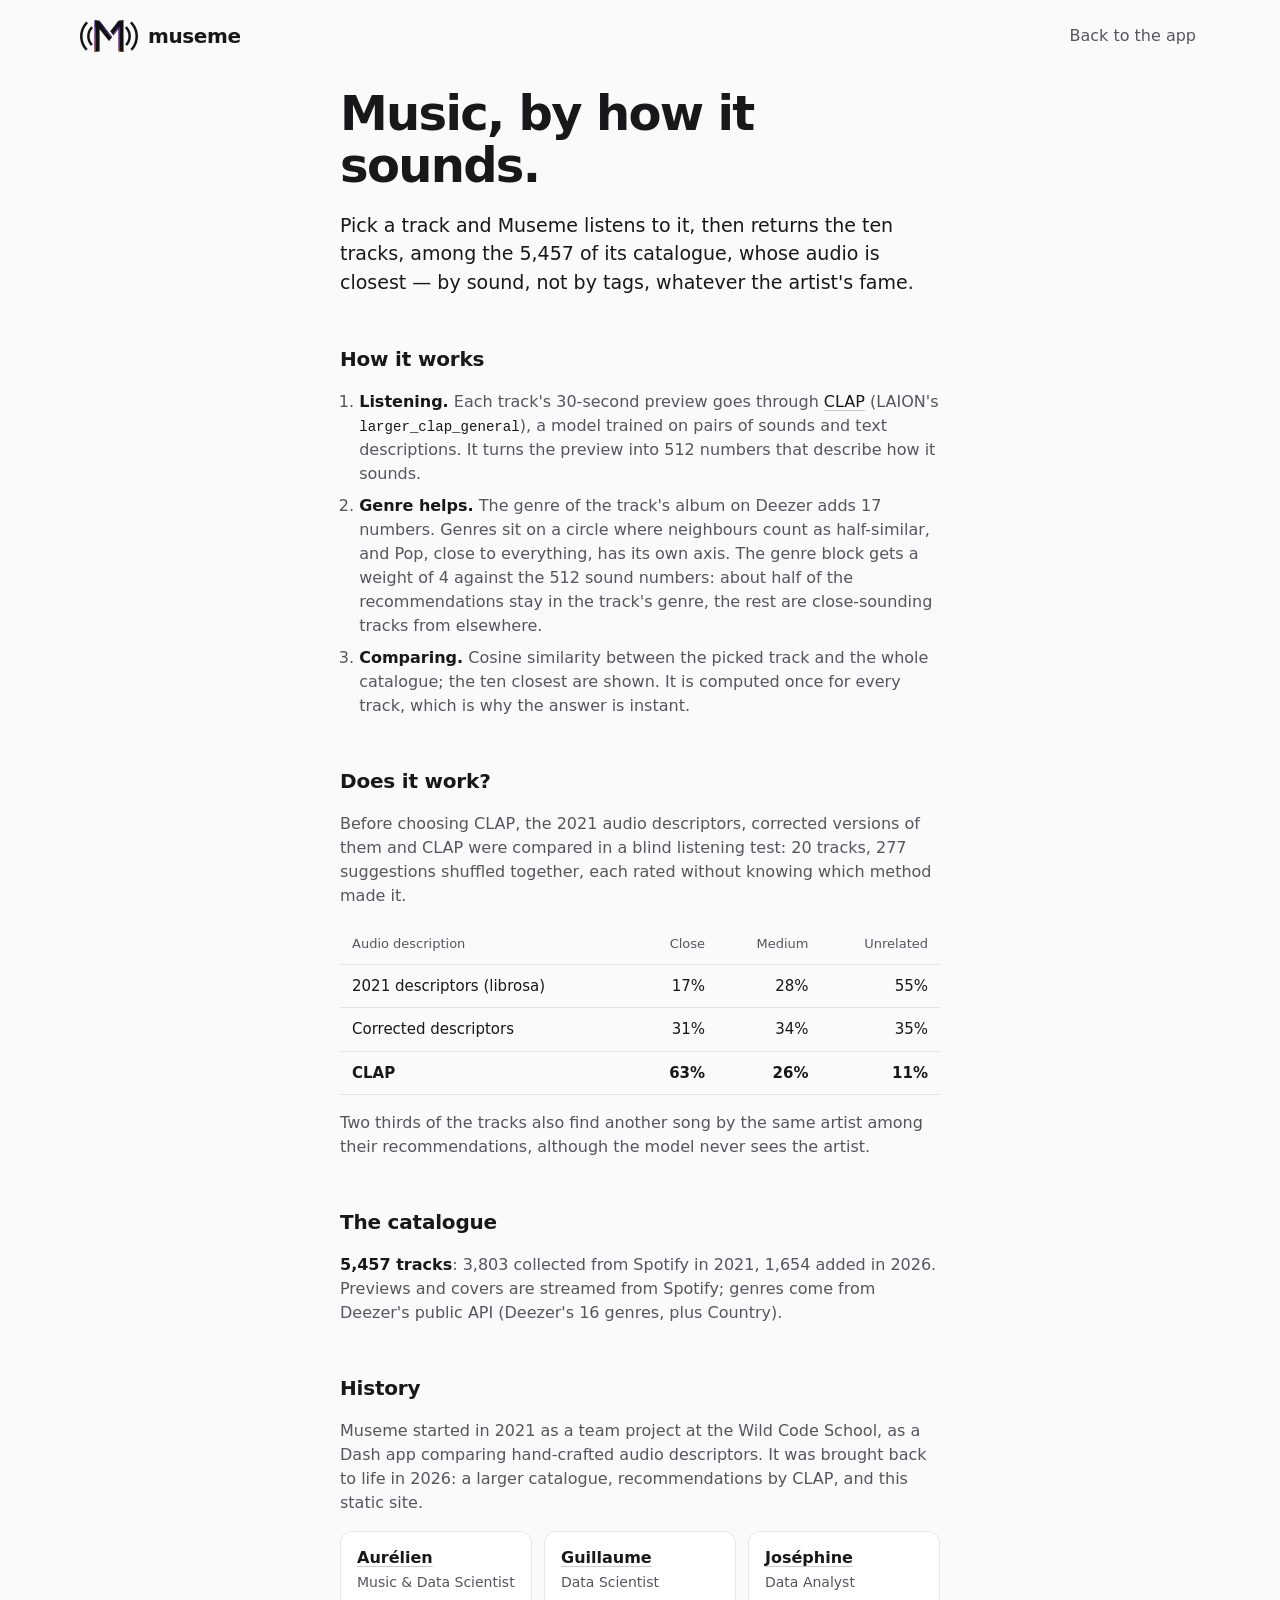
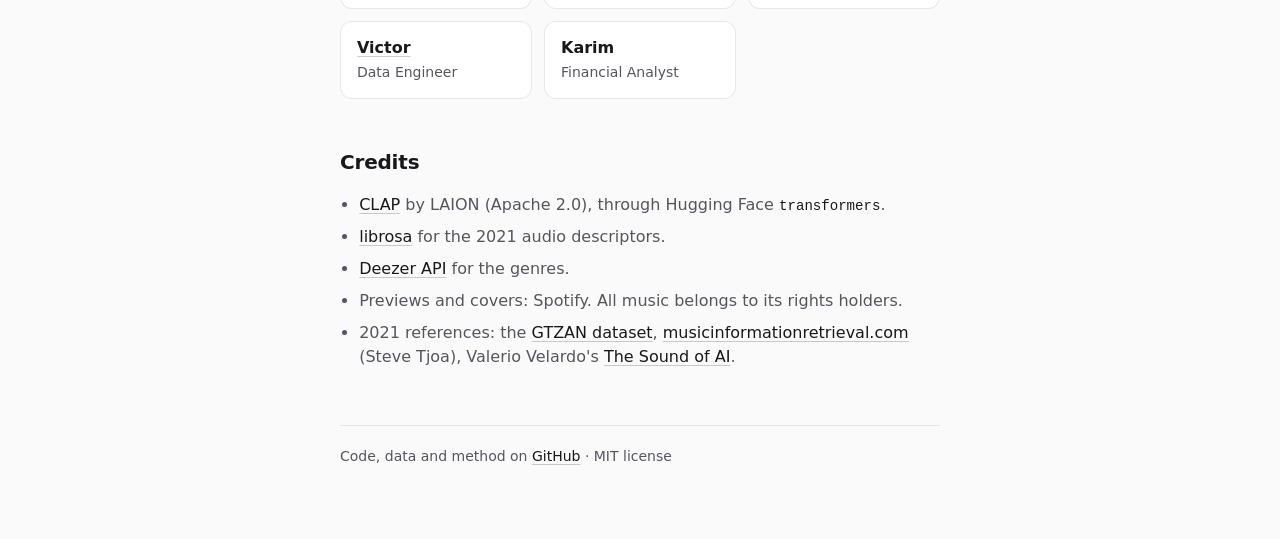
==== commit 234195f9: "Classique : compositeur affiche, 93 / 99 joues en entier ; 8 morceaux retires (5 457) - Titres de la" ====
--- a/web/about.html
+++ b/web/about.html
@@ -28,7 +28,7 @@
   <main class="prose">
     <h1>Music, by how it sounds.</h1>
     <p class="lead">Pick a track and Museme listens to it, then returns the ten tracks, among the
-      5,469 of its catalogue, whose audio is closest — by sound, not by tags, whatever the
+      5,457 of its catalogue, whose audio is closest — by sound, not by tags, whatever the
       artist's fame.</p>
 
     <h2>How it works</h2>
@@ -67,7 +67,7 @@
       recommendations, although the model never sees the artist.</p>
 
     <h2>The catalogue</h2>
-    <p><strong>5,469 tracks</strong>: 3,815 collected from Spotify in 2021, 1,654 added in 2026.
+    <p><strong>5,457 tracks</strong>: 3,803 collected from Spotify in 2021, 1,654 added in 2026.
       Previews and covers are streamed from Spotify; genres come from Deezer's public API
       (Deezer's 16 genres, plus Country).</p>
 
